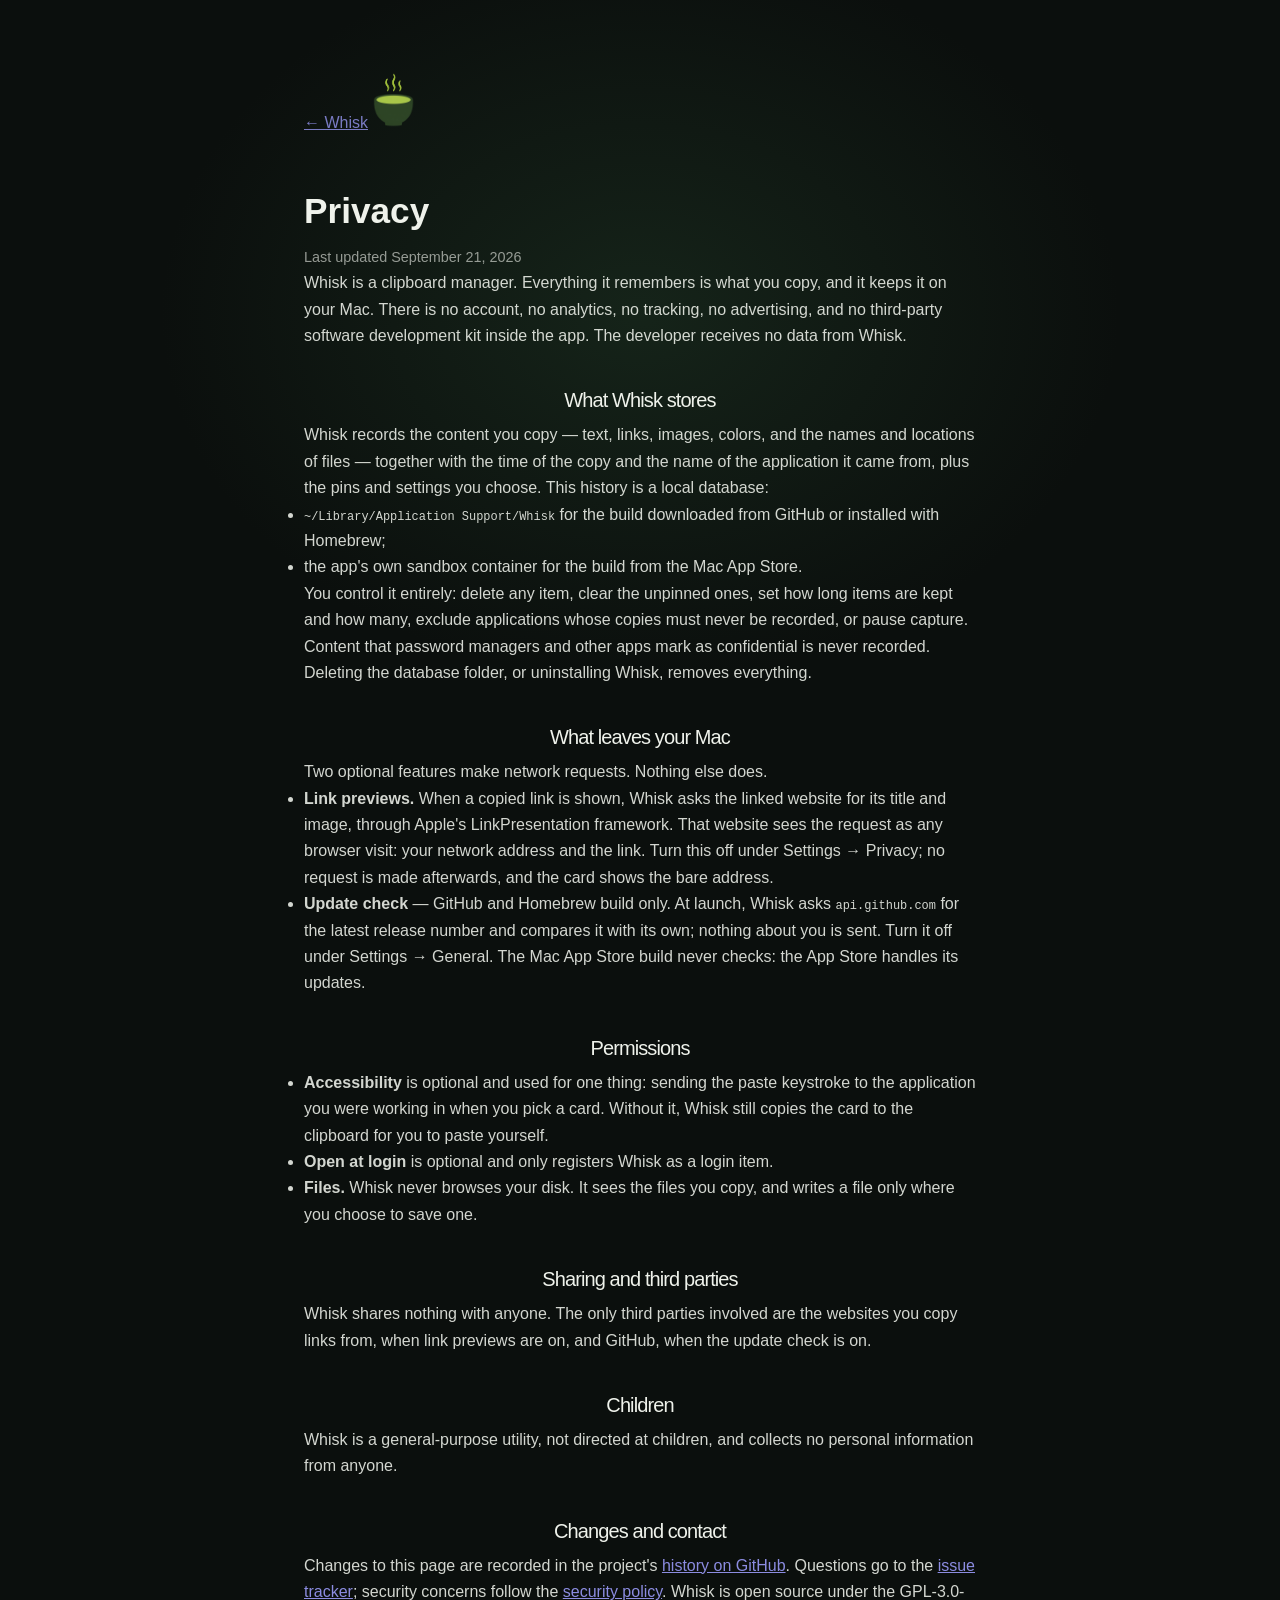
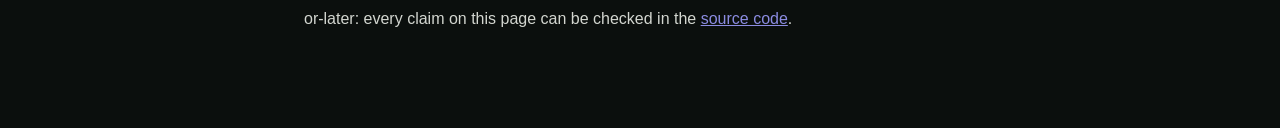
==== docs/privacy.html @ 4ac00645 "📝 The site states what Whisk stores and what leaves the Mac A privacy page, linked from the footer: " ====
<!doctype html>
<html lang="en">
<head>
  <meta charset="utf-8">
  <meta name="viewport" content="width=device-width, initial-scale=1">
  <title>Privacy — Whisk</title>
  <meta name="description" content="What Whisk stores, what leaves your Mac, and what never does.">
  <link rel="icon" type="image/png" href="media/favicon.png">
  <link rel="apple-touch-icon" href="media/apple-touch-icon.png">
  <meta name="theme-color" content="#0b0f0d">
  <link rel="stylesheet" href="styles.css">
  <style>
    .legal { max-width: 720px; margin: 0 auto; padding: 72px 24px 96px; line-height: 1.65; }
    .legal h1 { font-size: 2.2rem; margin: 18px 0 6px; }
    .legal h2 { font-size: 1.25rem; margin: 40px 0 10px; }
    .legal p, .legal li { opacity: .88; }
    .legal .updated { opacity: .6; font-size: .9rem; }
    .legal .back { display: inline-block; margin-bottom: 28px; opacity: .75; }
    .legal code { font-size: .92em; }
  </style>
</head>
<body>
<a class="skip-link" href="#main">Skip to content</a>
<main id="main">
  <article class="legal">
    <a class="back" href="./">← Whisk</a>
    <img src="media/logo-cup.png" alt="" height="56">
    <h1>Privacy</h1>
    <p class="updated">Last updated September 21, 2026</p>

    <p>Whisk is a clipboard manager. Everything it remembers is what you copy, and it keeps it on
    your Mac. There is no account, no analytics, no tracking, no advertising, and no third-party
    software development kit inside the app. The developer receives no data from Whisk.</p>

    <h2>What Whisk stores</h2>
    <p>Whisk records the content you copy — text, links, images, colors, and the names and
    locations of files — together with the time of the copy and the name of the application it
    came from, plus the pins and settings you choose. This history is a local database:</p>
    <ul>
      <li><code>~/Library/Application Support/Whisk</code> for the build downloaded from GitHub or
      installed with Homebrew;</li>
      <li>the app's own sandbox container for the build from the Mac App Store.</li>
    </ul>
    <p>You control it entirely: delete any item, clear the unpinned ones, set how long items are
    kept and how many, exclude applications whose copies must never be recorded, or pause
    capture. Content that password managers and other apps mark as confidential is never
    recorded. Deleting the database folder, or uninstalling Whisk, removes everything.</p>

    <h2>What leaves your Mac</h2>
    <p>Two optional features make network requests. Nothing else does.</p>
    <ul>
      <li><strong>Link previews.</strong> When a copied link is shown, Whisk asks the linked website
      for its title and image, through Apple's LinkPresentation framework. That website sees the
      request as any browser visit: your network address and the link. Turn this off under
      Settings → Privacy; no request is made afterwards, and the card shows the bare address.</li>
      <li><strong>Update check</strong> — GitHub and Homebrew build only. At launch, Whisk asks
      <code>api.github.com</code> for the latest release number and compares it with its own;
      nothing about you is sent. Turn it off under Settings → General. The Mac App Store build
      never checks: the App Store handles its updates.</li>
    </ul>

    <h2>Permissions</h2>
    <ul>
      <li><strong>Accessibility</strong> is optional and used for one thing: sending the paste
      keystroke to the application you were working in when you pick a card. Without it, Whisk
      still copies the card to the clipboard for you to paste yourself.</li>
      <li><strong>Open at login</strong> is optional and only registers Whisk as a login item.</li>
      <li><strong>Files.</strong> Whisk never browses your disk. It sees the files you copy, and
      writes a file only where you choose to save one.</li>
    </ul>

    <h2>Sharing and third parties</h2>
    <p>Whisk shares nothing with anyone. The only third parties involved are the websites you copy
    links from, when link previews are on, and GitHub, when the update check is on.</p>

    <h2>Children</h2>
    <p>Whisk is a general-purpose utility, not directed at children, and collects no personal
    information from anyone.</p>

    <h2>Changes and contact</h2>
    <p>Changes to this page are recorded in the project's
    <a href="https://github.com/nathan-poncet/whisk/commits/main/docs/privacy.html">history on GitHub</a>.
    Questions go to the
    <a href="https://github.com/nathan-poncet/whisk/issues">issue tracker</a>; security concerns
    follow the <a href="https://github.com/nathan-poncet/whisk/blob/main/SECURITY.md">security
    policy</a>. Whisk is open source under the GPL-3.0-or-later: every claim on this page can be
    checked in the <a href="https://github.com/nathan-poncet/whisk">source code</a>.</p>
  </article>
</main>
</body>
</html>
---- docs/styles.css ----
:root {
      --bg: #0b0f0d;
      --panel: rgba(255, 255, 255, 0.055);
      --border: rgba(255, 255, 255, 0.10);
      --text: #e8ede9;
      --muted: #9aa69e;
      --accent: #7fd8a4;
      --accent-deep: #3f9d68;
      --radius: 18px;
    }
    * { margin: 0; padding: 0; box-sizing: border-box; }
    html { scroll-behavior: smooth; }
    body {
      background: var(--bg);
      color: var(--text);
      font-family: -apple-system, BlinkMacSystemFont, "SF Pro Text", "Segoe UI", Roboto, sans-serif;
      line-height: 1.6;
      overflow-x: hidden;
    }
    body::before {
      content: "";
      position: fixed;
      inset: -20% -10% auto;
      height: 70vh;
      background:
        radial-gradient(600px 400px at 20% 10%, rgba(127, 216, 164, 0.16), transparent 70%),
        radial-gradient(700px 500px at 80% 0%, rgba(63, 157, 104, 0.14), transparent 70%);
      pointer-events: none;
      z-index: 0;
    }
    main { position: relative; z-index: 1; max-width: 1060px; margin: 0 auto; padding: 0 24px; }

    .hero { text-align: center; padding: 88px 0 40px; }
    .hero .mark { line-height: 1; }
    .hero .mark img { height: 84px; width: auto; }
    .hero h1 {
      font-size: clamp(44px, 7vw, 72px);
      font-weight: 800;
      letter-spacing: -0.03em;
      background: linear-gradient(120deg, #f2f7f3 30%, var(--accent) 100%);
      -webkit-background-clip: text;
      background-clip: text;
      color: transparent;
      margin-top: 12px;
    }
    .hero p.tagline { font-size: clamp(18px, 2.6vw, 23px); color: var(--muted); margin-top: 10px; }
    .hero .sub { max-width: 620px; margin: 14px auto 0; color: var(--muted); font-size: 16px; }

    .cta { display: flex; gap: 12px; justify-content: center; flex-wrap: wrap; margin-top: 32px; }
    .btn {
      display: inline-flex; align-items: center; gap: 8px;
      padding: 13px 22px; border-radius: 999px;
      font-size: 15px; font-weight: 600; text-decoration: none;
      border: 1px solid var(--border);
      transition: transform 0.15s ease, background 0.15s ease;
    }
    .btn:hover { transform: translateY(-1px); }
    .btn.primary { background: linear-gradient(120deg, var(--accent), var(--accent-deep)); color: #06130b; border-color: transparent; }
    .btn.ghost { background: var(--panel); color: var(--text); backdrop-filter: blur(12px); }
    .btn.ghost:hover { background: rgba(255, 255, 255, 0.09); }
    .btn .starcount {
      background: rgba(255, 255, 255, 0.12); border-radius: 999px;
      padding: 2px 9px; font-size: 12.5px; font-variant-numeric: tabular-nums;
    }

    .brew {
      display: inline-flex; align-items: center; gap: 12px;
      margin-top: 18px; padding: 11px 16px;
      background: var(--panel); border: 1px solid var(--border); border-radius: 12px;
      font-family: "SF Mono", ui-monospace, Menlo, monospace; font-size: 14px;
      backdrop-filter: blur(12px);
    }
    .brew .dollar { color: var(--accent); user-select: none; }
    .brew button {
      background: none; border: 1px solid var(--border); border-radius: 8px;
      color: var(--muted); font-size: 12px; padding: 4px 10px; cursor: pointer;
    }
    .brew button:hover { color: var(--text); }
    .requires { margin-top: 14px; color: var(--muted); font-size: 13px; }

    .demo { margin: 56px auto 0; }
    .demo video {
      width: 100%; display: block; border-radius: var(--radius);
      border: 1px solid var(--border);
      box-shadow: 0 30px 80px rgba(0, 0, 0, 0.55), 0 0 0 1px rgba(127, 216, 164, 0.07);
    }

    section { padding: 72px 0 0; }
    h2 { font-size: 28px; font-weight: 700; letter-spacing: -0.02em; text-align: center; }
    .grid {
      display: grid; gap: 16px; margin-top: 32px;
      grid-template-columns: repeat(auto-fit, minmax(280px, 1fr));
    }
    .card {
      background: var(--panel); border: 1px solid var(--border); border-radius: var(--radius);
      padding: 22px; backdrop-filter: blur(12px);
    }
    .card .icon { font-size: 24px; }
    .card h3 { font-size: 16px; font-weight: 650; margin: 10px 0 6px; }
    .card p { color: var(--muted); font-size: 14px; }
    .card code {
      font-family: "SF Mono", ui-monospace, Menlo, monospace; font-size: 12.5px;
      background: rgba(255, 255, 255, 0.08); border-radius: 5px; padding: 1px 5px;
    }
    kbd {
      font-family: -apple-system, BlinkMacSystemFont, sans-serif; font-size: 12.5px;
      background: rgba(255, 255, 255, 0.10); border: 1px solid var(--border);
      border-bottom-width: 2px; border-radius: 6px; padding: 1px 6px;
    }

    .install { text-align: center; }
    .install .options { display: flex; gap: 16px; justify-content: center; flex-wrap: wrap; margin-top: 28px; }
    .install .option { flex: 1 1 320px; max-width: 460px; text-align: left; }
    .install .option h3 { display: flex; align-items: center; gap: 8px; }
    .install .note { color: var(--muted); font-size: 13px; margin-top: 10px; }
    .install .note code {
      font-family: "SF Mono", ui-monospace, Menlo, monospace; font-size: 12px;
      background: rgba(255, 255, 255, 0.08); border-radius: 5px; padding: 1px 5px;
    }

    .open { text-align: center; margin-top: 72px; padding: 40px 24px; }
    .open p { max-width: 640px; margin: 12px auto 0; color: var(--muted); }

    footer {
      margin-top: 72px; padding: 32px 24px 40px;
      border-top: 1px solid var(--border);
      text-align: center; color: var(--muted); font-size: 13.5px;
    }
    footer a { color: var(--accent); text-decoration: none; }
    footer a:hover { text-decoration: underline; }

    /* Interactive demo */
    .tryit { text-align: center; }
    .tryit .screen {
      margin-top: 32px; border-radius: var(--radius); overflow: hidden;
      border: 1px solid var(--border);
      background:
        radial-gradient(700px 420px at 18% 8%, rgba(127, 216, 164, 0.28), transparent 65%),
        radial-gradient(800px 520px at 85% 20%, rgba(63, 157, 104, 0.22), transparent 70%),
        linear-gradient(160deg, #17251d 0%, #0a1310 60%, #060a08 100%);
      padding: 26px 0 18px;
      box-shadow: 0 30px 80px rgba(0, 0, 0, 0.5);
    }
    .tryit .note {
      /* Grows gently with the scroll progress, like the screen around it. */
      width: calc(min(430px, 86%) + 110px * var(--p, 0));
      /* Phones: the growth must never push the note against the edges. */
      max-width: calc(100% - 32px);
      flex-shrink: 0;
      margin: 24px auto 22px; text-align: left;
      border-radius: 10px; overflow: hidden;
      background: #f5f2ea; color: #333;
      font-size: calc(13px + 1.5px * var(--p, 0));
      box-shadow: 0 14px 34px rgba(0, 0, 0, 0.45);
    }
    .tryit .note .bar {
      background: #e4e0d5; padding: 5px 9px; font-size: 11px; color: #8a8578;
      display: flex; align-items: center; gap: 5px;
    }
    .tryit .note .bar span.dot { width: 9px; height: 9px; border-radius: 50%; }
    .tryit .note .body {
      padding: 10px 12px; line-height: 1.5;
      /* Mostly vertical growth: the note deepens as the demo fills the page. */
      min-height: calc(52px + 90px * var(--p, 0));
    }
    .tryit .note .body .cursor {
      display: inline-block; width: 1px; height: 14px; background: #333;
      vertical-align: -2px; animation: blink 1s step-end infinite;
    }
    @keyframes blink { 50% { opacity: 0; } }

    .tryit .chipswrap { overflow-x: auto; scrollbar-width: none; margin-bottom: 10px; }
    .tryit .chipswrap::-webkit-scrollbar { display: none; }
    .tryit .chips {
      display: flex; gap: 7px; width: max-content; margin: 0 auto;
      padding: 2px 16px;
    }
    .tryit .chip { flex-shrink: 0; }
    .tryit .chip {
      display: inline-flex; align-items: center; gap: 5px;
      font-size: 11.5px; padding: 4px 10px; border-radius: 999px;
      background: rgba(255, 255, 255, 0.07); border: 1px solid rgba(255, 255, 255, 0.12);
      color: var(--text); cursor: pointer; backdrop-filter: blur(10px);
      transition: transform 0.12s ease;
    }
    .tryit .chip .dot { width: 8px; height: 8px; border-radius: 50%; }
    .tryit .chip.active {
      color: var(--accent); border-color: var(--accent); transform: scale(1.06);
      background: rgba(127, 216, 164, 0.16); font-weight: 600;
    }
    .tryit .search {
      display: flex; align-items: center; gap: 8px;
      width: min(680px, 90%); margin: 0 auto 14px; padding: 9px 16px;
      border-radius: 999px; background: rgba(255, 255, 255, 0.08);
      border: 1px solid rgba(255, 255, 255, 0.14); backdrop-filter: blur(12px);
    }
    .tryit .search input {
      flex: 1; background: none; border: none; outline: none;
      color: var(--text); font-size: 14px; font-family: inherit;
    }
    .tryit .search .count { font-size: 11px; color: var(--muted); }
    .tryit .railwrap { overflow-x: auto; padding: 6px 16px 10px; scrollbar-width: none; }
    .tryit .railwrap::-webkit-scrollbar { display: none; }
    .tryit .rail { display: flex; gap: 10px; width: max-content; margin: 0 auto; }
    .tryit .tcard {
      width: 148px; min-height: 150px; border-radius: 14px; text-align: left;
      background: rgba(255, 255, 255, 0.07); border: 1px solid rgba(255, 255, 255, 0.10);
      backdrop-filter: blur(12px); padding: 9px 10px; cursor: pointer;
      display: flex; flex-direction: column; gap: 6px; flex-shrink: 0;
      transition: transform 0.14s ease, border-color 0.14s ease, box-shadow 0.14s ease;
    }
    .tryit .tcard.selected {
      transform: scale(1.04); border: 2px solid var(--accent);
      box-shadow: 0 0 18px rgba(127, 216, 164, 0.35);
    }
    .tryit .tcard .head { display: flex; align-items: center; gap: 5px; font-size: 10.5px; font-weight: 600; }
    .tryit .tcard .head .dot { width: 9px; height: 9px; border-radius: 3px; }
    .tryit .tcard .body { flex: 1; font-size: 11px; color: var(--text); overflow: hidden; line-height: 1.45; }
    .tryit .tcard .body.mono { font-family: "SF Mono", ui-monospace, Menlo, monospace; font-size: 10px; }
    .tryit .tcard .swatch { border-radius: 8px; height: 56px; margin-bottom: 6px; }
    .tryit .tcard .foot { display: flex; justify-content: space-between; font-size: 9.5px; color: var(--muted); }
    .tryit .hint { margin-top: 12px; color: var(--muted); font-size: 13px; }
    .tryit .hint kbd { font-size: 11px; }

    .tryit-zoom, .tryit-stick { position: relative; }
    .tryit-stick .screen { display: flex; flex-direction: column; }
    .tryit .note .bar button {
      margin-left: auto; border: none; background: none; cursor: pointer;
      color: #8a8578; font-size: 10px;
    }
    .tryit .note .bar button:hover { color: #555; }
    .tryit .panelblock { margin-top: auto; padding-top: 14px; padding-bottom: 16px; }
    .tryit .chip img, .tryit .chip svg { display: block; }

/* Whisk — a quieter, more considered home for the same little utility. */
:root { --bg: #0b0f0d; --panel: #121914; --border: #26342b; --text: #eff2eb; --muted: #a0aca3; --accent: #a4d8af; --accent-deep: #77b989; --radius: 22px; color-scheme: dark; }
body { -webkit-font-smoothing: antialiased; }
body::before { position: absolute; inset: 0; height: 1120px; background: radial-gradient(ellipse 640px 490px at 50% 28%, #25432c65, transparent 75%); }
a, button, input { -webkit-tap-highlight-color: transparent; }
button { font-family: inherit; }
:focus-visible { outline: 2px solid var(--accent); outline-offset: 5px; }
section { scroll-margin-top: 24px; }
main { max-width: 1180px; padding: 0 40px; }
.skip-link { position: fixed; top: -100px; left: 20px; z-index: 100; padding: 12px 20px; color: var(--bg); background: var(--accent); border-radius: 10px; }
.skip-link:focus { top: 12px; }
.nav-download:hover { background: #a4d8af12; }
.hero { padding: 58px 0 0; }
.eyebrow, .section-label { font-size: 10px; letter-spacing: 2.3px; font-weight: 600; color: var(--accent); }
.eyebrow { display: inline-flex; align-items: center; gap: 9px; border: 1px solid #a4d8af26; padding: 7px 12px; border-radius: 30px; background: #a4d8af05; }
.status-dot { height: 5px; width: 5px; border-radius: 50%; background: var(--accent); box-shadow: 0 0 9px #a4d8af55; }
.hero .mark { margin: 25px auto 14px; }
.hero .mark img { height: 64px; }
.hero h1 { font-size: clamp(54px, 6.7vw, 88px); line-height: 1.02; letter-spacing: -.057em; font-weight: 550; background: none; color: var(--text); margin: 0; }
.hero h1 em { display: inline-block; color: var(--accent); font-family: Georgia, 'Times New Roman', serif; font-weight: 400; letter-spacing: -.055em; line-height: 1.12; }
.hero .sub { max-width: 620px; font-size: 16px; line-height: 1.8; margin-top: 22px; color: var(--muted); }
.cta { margin-top: 27px; gap: 12px; }
.btn { border-radius: 11px; min-height: 48px; padding: 12px 21px; font-size: 13px; gap: 11px; font-weight: 600; }
.btn.primary { background: var(--accent); color: #14251a; box-shadow: inset 0 1px #ffffff40, 0 4px 18px #0002; }
.btn.primary:hover { background: #b6e5be; }
.btn.primary > span { font-size: 19px; line-height: 1; }
.btn.ghost { background: #ffffff03; border-color: #354239; }
.btn.ghost > span:first-child { font-size: 19px; }
.btn .starcount { font-size: 11px; background: #a4d8af10; color: var(--accent); border-radius: 5px; padding: 1px 6px; }
.brew { margin-top: 17px; background: transparent; border: 0; padding: 7px 0; border-radius: 0; font-size: 11px; gap: 9px; color: #8e9c92; }
.brew button { border: 0; border-left: 1px solid #344238; border-radius: 0; font-size: 10px; padding: 0 0 0 10px; color: var(--muted); }
.requires { font-size: 10px; letter-spacing: .15px; margin-top: 6px; color: #8c9b90; }
.requires span { padding: 0 8px; }
.demo { margin-top: 45px; border: 1px solid #435248; border-radius: 17px; padding: 7px; background: linear-gradient(145deg, #26382b, #111813 55%); box-shadow: 0 35px 100px #0006, 0 0 80px #79ad8710; text-align: left; }
.demo-topbar { padding: 6px 10px 13px; display: flex; align-items: center; justify-content: space-between; gap: 12px; font-size: 10px; color: #afbab1; }
.window-dots { display: flex; gap: 5px; }
.window-dots i { width: 7px; height: 7px; border-radius: 50%; background: #e78377; }
.window-dots i:nth-child(2) { background: #d8bb70; }
.window-dots i:nth-child(3) { background: #87b98a; }
.demo-duration { font-family: ui-monospace, monospace; font-size: 8px; letter-spacing: 1px; color: #84978a; }
.demo video { border-radius: 10px; border-color: #354338; box-shadow: none; aspect-ratio: 16/9; }
.demo-caption { display: flex; justify-content: space-between; align-items: center; padding: 15px 14px 10px; color: #9dad9f; font-size: 11px; }
.demo-caption a { color: var(--accent); text-decoration: none; }
.demo-caption a span { padding-left: 7px; }
.trust-strip { display: flex; justify-content: center; align-items: center; gap: 54px; padding: 31px 0; border-bottom: 1px solid var(--border); color: var(--muted); font-size: 11px; }
.trust-strip > span { display: inline-flex; align-items: center; gap: 9px; }
.trust-strip > span > span { color: var(--accent); font-size: 16px; }
section { padding-top: 108px; }
h2 { font-size: clamp(30px, 4vw, 47px); font-weight: 500; line-height: 1.15; letter-spacing: -.045em; text-wrap: balance; }
.section-label { text-align: center; margin: 0 0 18px; }
.section-sub, .features .sub, .tryit .sub { font-size: 14px; line-height: 1.8; color: var(--muted); }
.section-sub { margin-top: 16px; }
.tryit .sub { margin-top: 20px !important; }
.tryit .screen { position: relative; margin-top: 35px; padding: 28px 0 10px; border-radius: 22px; background: radial-gradient(ellipse at 75% 0%, #63826560, transparent 60%), radial-gradient(ellipse at 10% 100%, #64825850, transparent 60%), #14241a; border: 1px solid #415347; box-shadow: 0 18px 50px #0003; }
.tryit .note { width: min(480px, 86%); font-size: 14px; margin: 4px auto 28px; border: 1px solid #f5f2ea; box-shadow: 0 12px 30px #0004; }
.tryit .note .bar { padding: 9px 12px; background: #e9e6dd; font-size: 10px; }
.tryit .note .bar button { padding: 4px 8px; color: #655f50; }
.tryit .note .body { padding: 20px; min-height: 85px; overflow-wrap: anywhere; }
#note-text:empty::before { content: 'Your next great idea goes here…'; color: #8a877f; }
.tryit .panelblock { background: #0a120dc7; border-top: 1px solid #c4dfcb26; padding: 20px 0 10px; margin: 0 8px; border-radius: 16px; }
.tryit .search { background: #ffffff08; border-color: #ffffff17; border-radius: 10px; max-width: 570px; }
.tryit .search input { min-width: 0; font-size: 12px; }
.tryit .search:focus-within { border-color: var(--accent); }
.search-icon { font-size: 23px; line-height: 1; color: var(--muted); }
.tryit .count { white-space: nowrap; }
.tryit .chip { font-size: 10px; padding: 5px 9px; min-height: 28px; }
.tryit .chip.active { transform: none; background: #a4d8af1a; border-color: #a4d8af88; }
.tryit .tcard { width: 166px; min-height: 156px; background: linear-gradient(145deg,#c2dfcd12,#ffffff05); padding: 13px; border-radius: 12px; }
.tryit .tcard.selected { border: 1px solid var(--accent); transform: none; box-shadow: 0 0 0 2px #a4d8af1f; }
.tryit .tcard:hover { background: #a4d8af19; transform: translateY(-2px); }
.tryit .tcard .head { padding-bottom: 8px; border-bottom: 1px solid #ffffff0e; margin-bottom: 3px; }
.tryit .hint { font-size: 11px; margin-top: 10px; }
.card { padding: 26px; border-radius: 17px; background: linear-gradient(145deg,#17211a,#101713); box-shadow: inset 0 1px #ffffff03; }
.card .icon { display: flex; align-items: center; justify-content: center; width: 34px; height: 34px; border-radius: 9px; border: 1px solid #3a4c3e; background: #a4d8af09; font-size: 17px; color: var(--accent); }
.card h3 { font-size: 16px; font-weight: 550; margin: 16px 0 9px; letter-spacing: -.3px; }
.card p { font-size: 12px; line-height: 1.8; }
.install .options { margin-top: 35px; gap: 18px; }
.install .option { max-width: none; padding: 29px; min-width: 0; }
.option-label { display: flex; align-items: center; gap: 13px; color: var(--accent); font-family: ui-monospace, monospace; font-size: 11px; }
.option-label span { font-size: 9px; letter-spacing: 1.5px; color: #8e9f92; }
.install .option h3 { font-size: 24px; margin: 20px 0; letter-spacing: -.8px; }
.install .option code { overflow-wrap: anywhere; }
.install .note { font-size: 12px; margin-top: 18px; line-height: 1.8; }
.install .option > p > code { display: block; padding: 14px; font-size: 11px; border: 1px solid #344438; background: #080d09; border-radius: 9px; color: var(--accent); }
.open { margin-top: 100px; padding: 55px 35px; border: 1px solid #344839; border-radius: 22px; background: radial-gradient(ellipse at 50% 100%,#385b362b,transparent 75%),#111a14; }
.open-mark { width: auto; height: 60px; margin-bottom: 15px; }
.open .section-label { margin: 0 auto 17px; font-size: 9px; color: var(--accent); }
.open h2 { font-size: clamp(28px, 4vw, 40px); }
.open p:not(.section-label) { font-size: 14px; line-height: 1.85; max-width: 550px; margin-top: 18px; }
footer { margin-top: 48px; padding: 28px 0 35px; font-size: 10px; color: #7e8e82; }
footer .support-link { color: var(--muted); font-size: 12px; }
.support-link span { color: var(--accent); margin-left: 8px; }
@media (max-width: 960px) {
  main { padding: 0 28px; }
  .trust-strip { gap: 25px; font-size: 10px; }
}
@media (max-width: 600px) {
  main { padding: 0 20px; }
  .hero { padding-top: 35px; }
  .eyebrow { font-size: 8px; letter-spacing: 1.1px; }
  .hero .mark { margin-top: 24px; }
  .hero .mark img { height: 56px; }
  .hero h1 { font-size: clamp(46px,11vw,65px); }
  .hero .sub { font-size: 14px; line-height: 1.75; margin-top: 19px; }
  .desktop-break { display: none; }
  .btn { padding: 10px 15px; font-size: 12px; min-height: 46px; gap: 8px; }
  .cta { gap: 9px; }
  .brew { max-width: 100%; flex-wrap: wrap; justify-content: center; font-size: 9px; gap: 6px; }
  #brew-cmd { overflow-wrap: anywhere; }
  .requires { font-size: 9px; }
  .demo { margin-top: 32px; border-radius: 12px; padding: 5px; }
  .demo-topbar { font-size: 8px; padding: 5px 5px 9px; }
  .demo-duration { display: none; }
  .demo-caption { padding: 10px 6px 6px; font-size: 9px; gap: 15px; }
  .demo-caption > span { max-width: 65%; }
  .demo-caption a { white-space: nowrap; }
  .trust-strip { flex-wrap: wrap; column-gap: 21px; row-gap: 12px; padding: 23px 0; }
  .trust-strip > span { font-size: 9px; }
  section { padding-top: 75px; scroll-margin-top: 20px; }
  .section-label { font-size: 9px; letter-spacing: 1.7px; }
  h2 { font-size: 33px; }
  .tryit .sub, .section-sub { font-size: 12px; }
  .tryit .screen { padding-top: 20px; border-radius: 15px; }
  .tryit .note { margin-bottom: 22px; }
  .tryit .note .body { min-height: 85px; padding: 15px; font-size: 12px; }
  .tryit .panelblock { margin: 0 5px; }
  .tryit .hint { font-size: 9px; padding: 0 14px; }
  .tryit .tcard { width: 145px; min-height: 145px; }
  .card { padding: 23px; }
  .card p { font-size: 13px; }
  .install .option { flex-basis: 100%; padding: 24px; }
  .open { margin-top: 70px; padding: 35px 22px; }
  .open p:not(.section-label) { font-size: 12px; }
  footer { line-height: 2; }
  .support-link span { display: block; margin: 4px 0 0; }
}
@media (prefers-reduced-motion: reduce) {
  html { scroll-behavior: auto; }
  *, *::before, *::after { animation: none !important; transition: none !important; }
}
/* Keep visited download links consistent in WebKit. */
a.btn.primary:link, a.btn.primary:visited { background: #a4d8af; color: #14251a; }
a.btn.primary:hover { background: #b6e5be; }
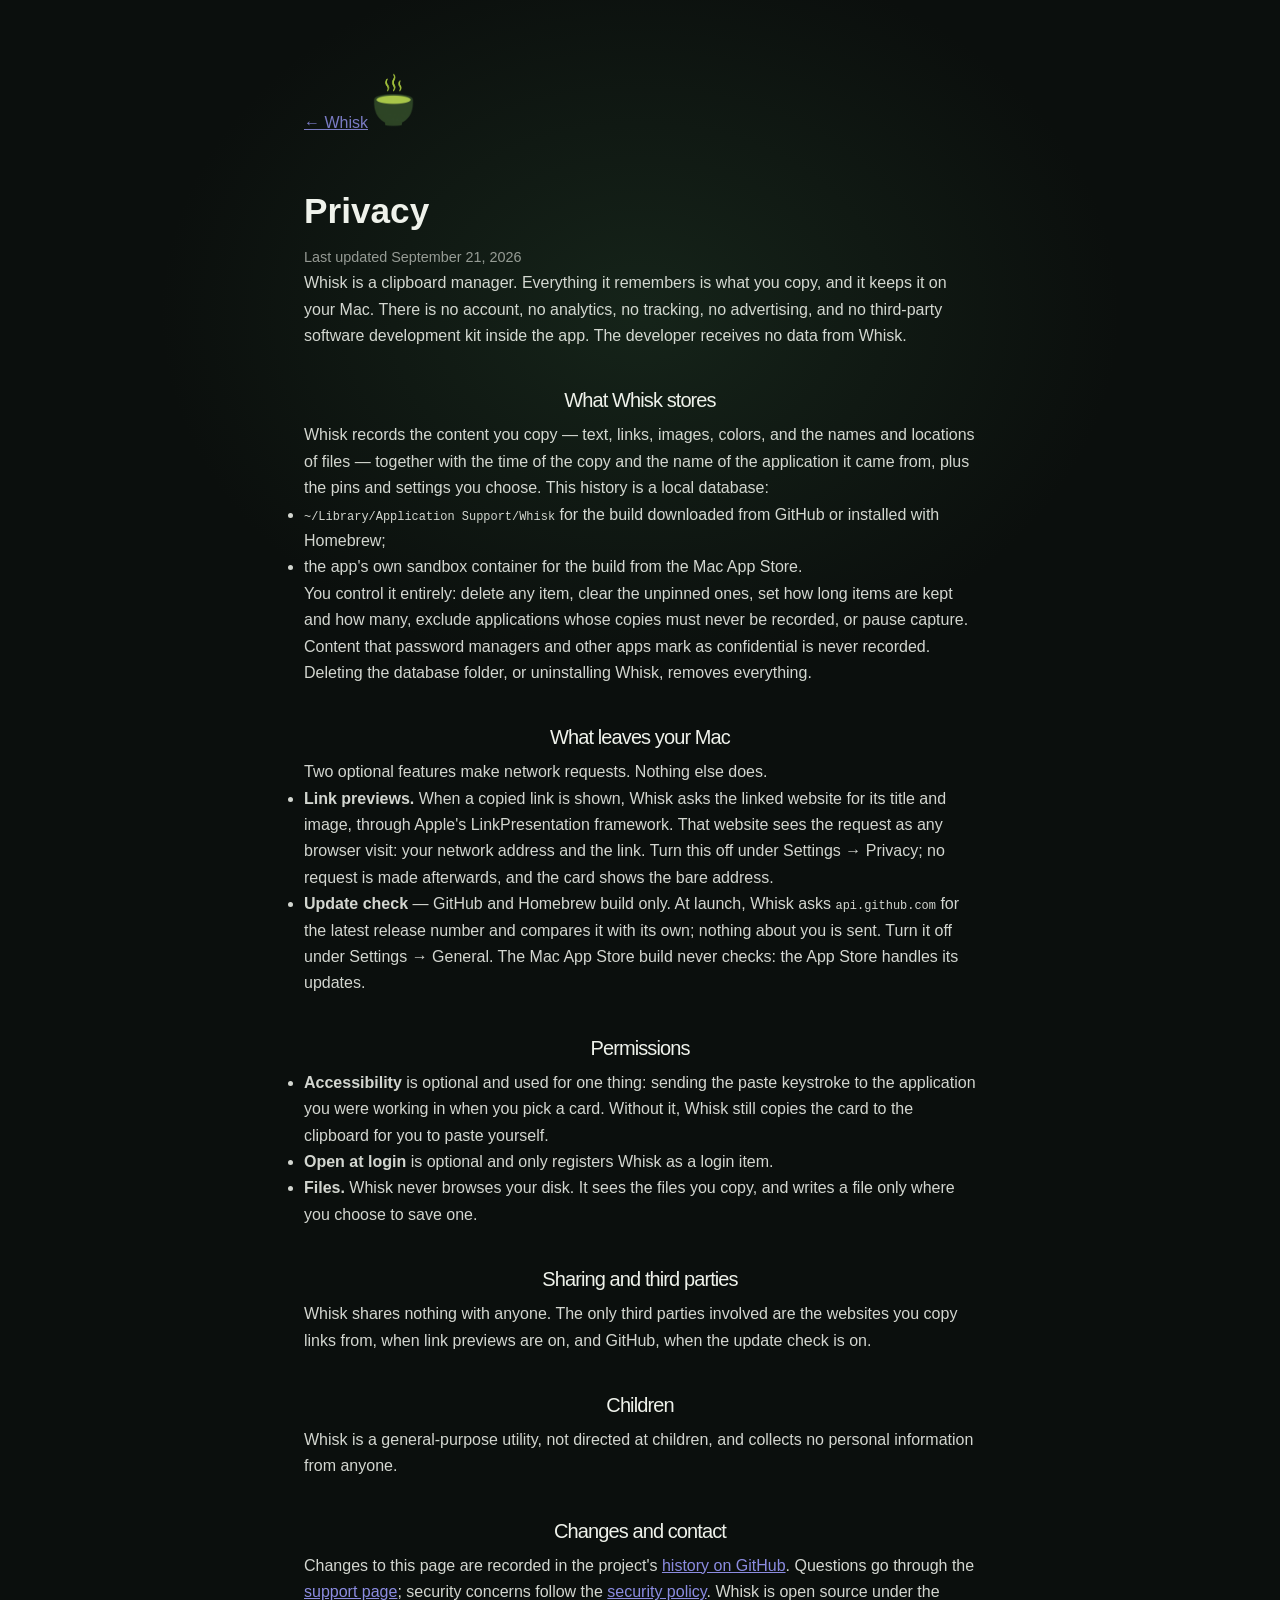
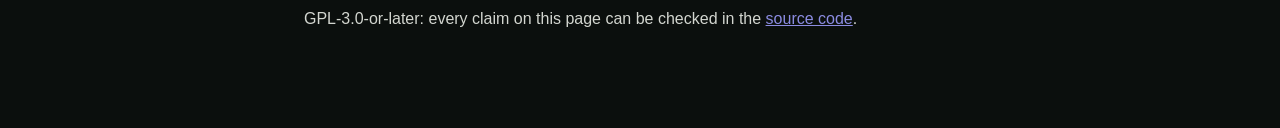
==== commit aa1d2d65: "📝 A support page tells users where to ask for help App Review rejected the listing under Guideline 1" ====
--- a/docs/privacy.html
+++ b/docs/privacy.html
@@ -80,8 +80,8 @@
     <h2>Changes and contact</h2>
     <p>Changes to this page are recorded in the project's
     <a href="https://github.com/nathan-poncet/whisk/commits/main/docs/privacy.html">history on GitHub</a>.
-    Questions go to the
-    <a href="https://github.com/nathan-poncet/whisk/issues">issue tracker</a>; security concerns
+    Questions go through the
+    <a href="support.html">support page</a>; security concerns
     follow the <a href="https://github.com/nathan-poncet/whisk/blob/main/SECURITY.md">security
     policy</a>. Whisk is open source under the GPL-3.0-or-later: every claim on this page can be
     checked in the <a href="https://github.com/nathan-poncet/whisk">source code</a>.</p>
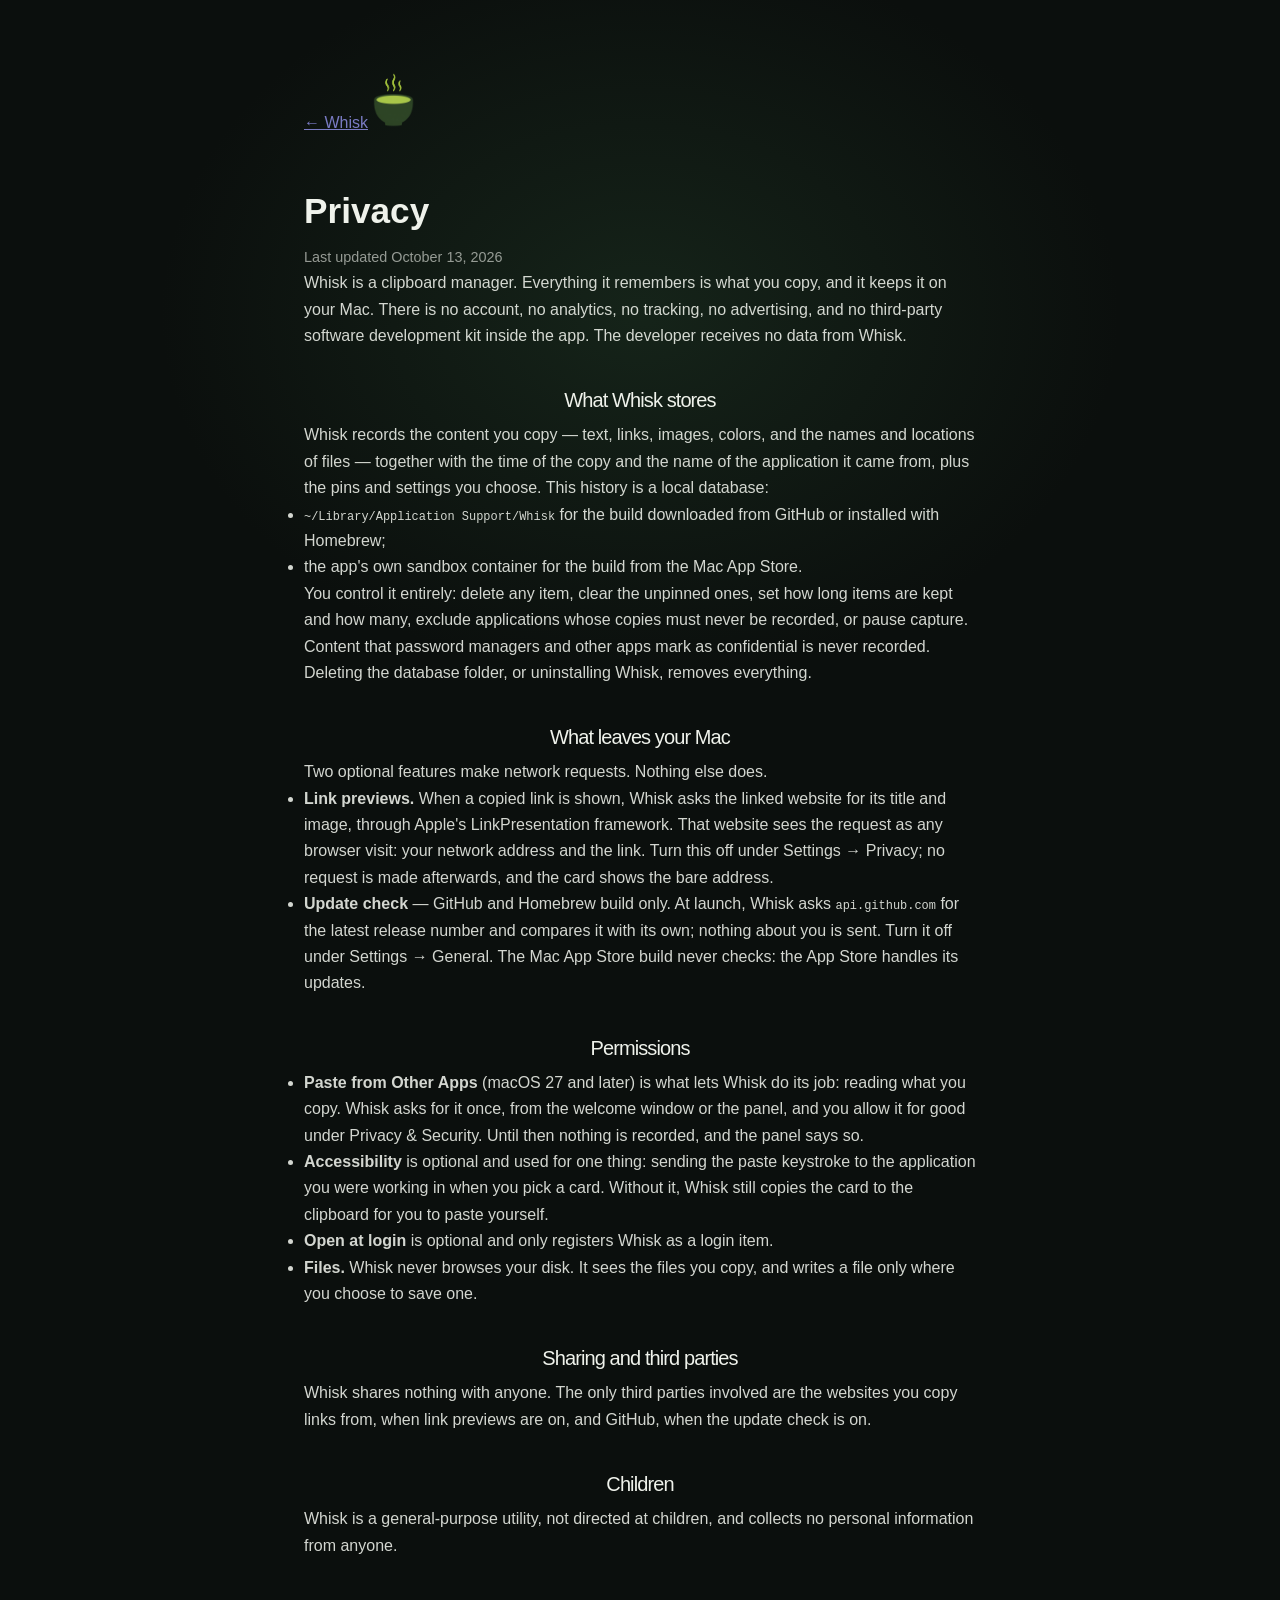
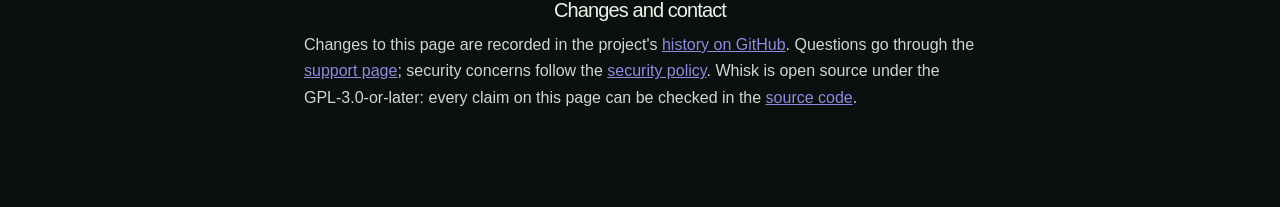
==== commit aa8933a8: "🐛 The pasteboard is never read while macOS would ask first macOS 27 asks the user before an app read" ====
--- a/docs/privacy.html
+++ b/docs/privacy.html
@@ -26,7 +26,7 @@
     <a class="back" href="./">← Whisk</a>
     <img src="media/logo-cup.png" alt="" height="56">
     <h1>Privacy</h1>
-    <p class="updated">Last updated September 21, 2026</p>
+    <p class="updated">Last updated October 13, 2026</p>
 
     <p>Whisk is a clipboard manager. Everything it remembers is what you copy, and it keeps it on
     your Mac. There is no account, no analytics, no tracking, no advertising, and no third-party
@@ -61,6 +61,10 @@
 
     <h2>Permissions</h2>
     <ul>
+      <li><strong>Paste from Other Apps</strong> (macOS 27 and later) is what lets Whisk do its
+      job: reading what you copy. Whisk asks for it once, from the welcome window or the panel,
+      and you allow it for good under Privacy &amp; Security. Until then nothing is recorded, and
+      the panel says so.</li>
       <li><strong>Accessibility</strong> is optional and used for one thing: sending the paste
       keystroke to the application you were working in when you pick a card. Without it, Whisk
       still copies the card to the clipboard for you to paste yourself.</li>
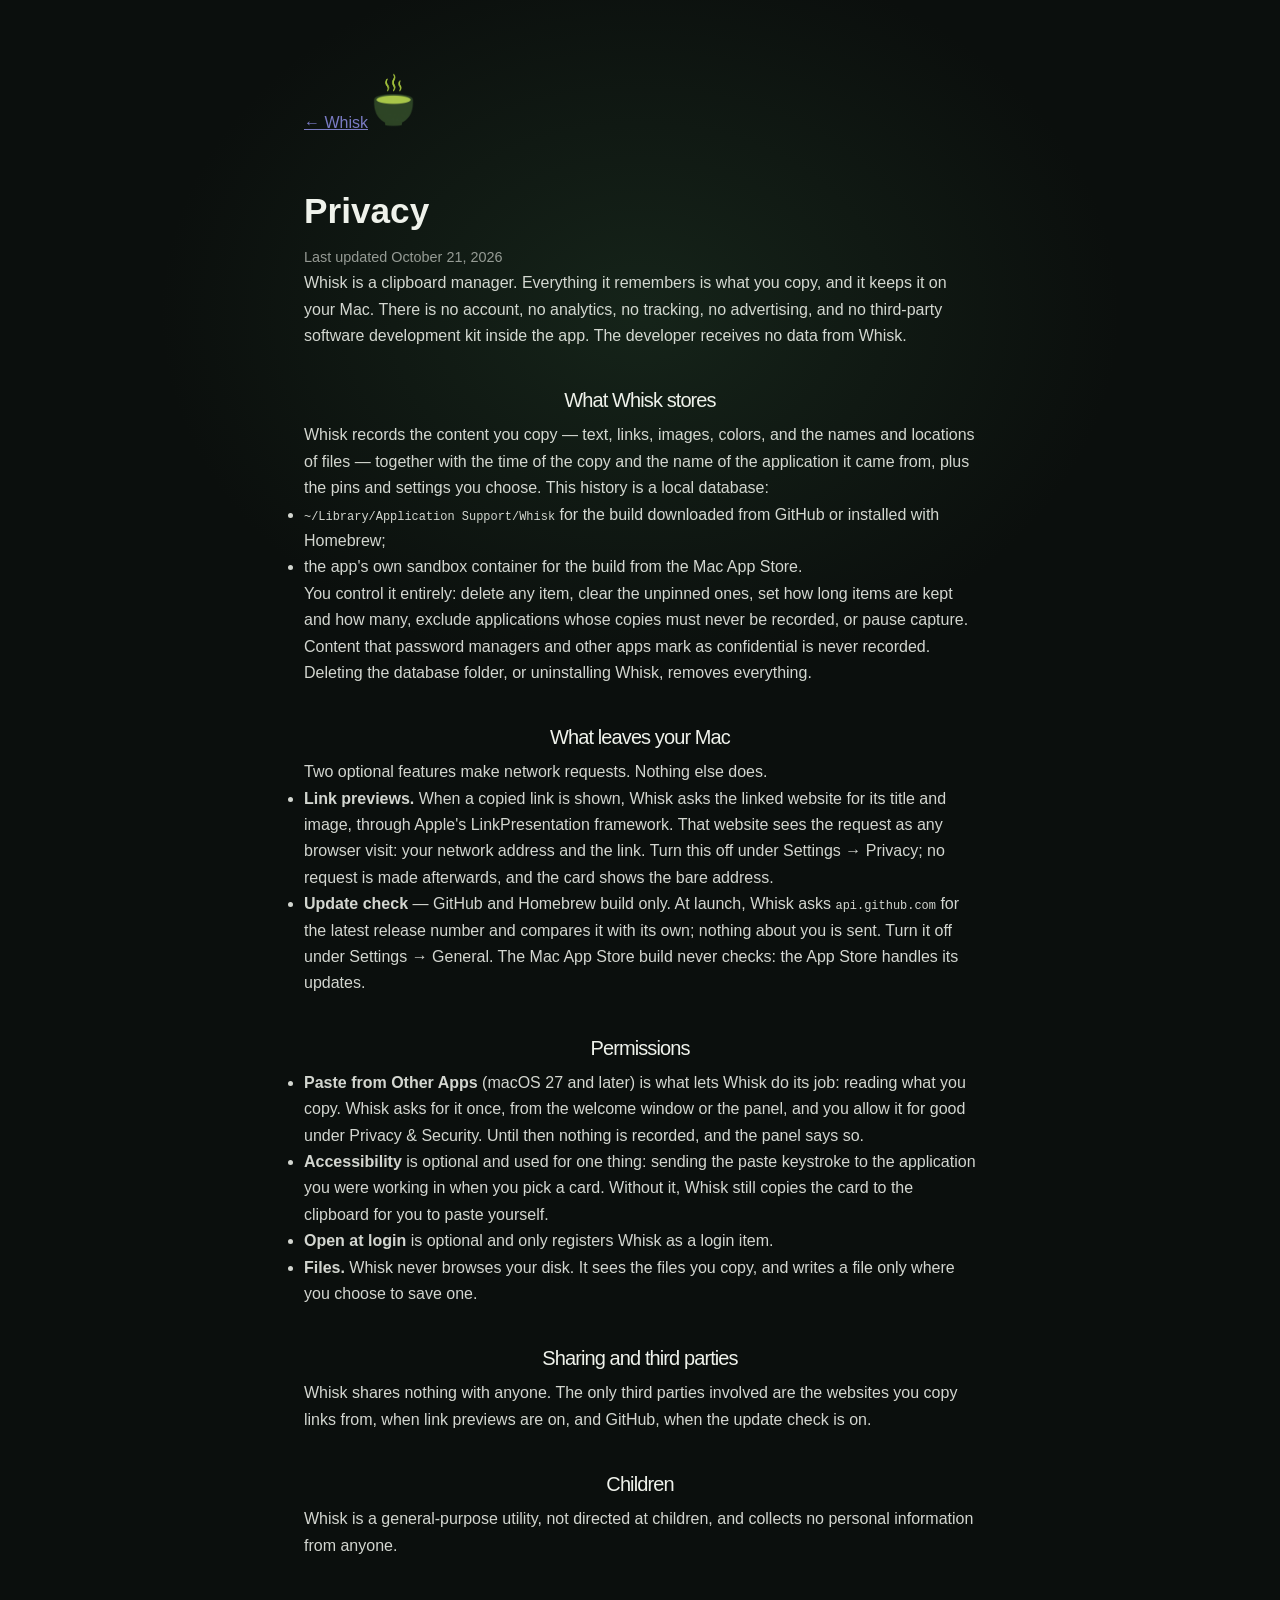
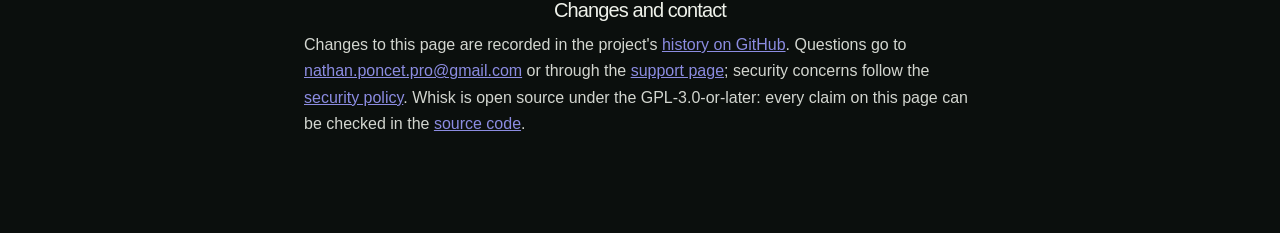
==== commit e3d08490: "📝 The support page names an email to write to Co-Authored-By: Claude Fable 5.1 <noreply@anthropic.co" ====
--- a/docs/privacy.html
+++ b/docs/privacy.html
@@ -26,7 +26,7 @@
     <a class="back" href="./">← Whisk</a>
     <img src="media/logo-cup.png" alt="" height="56">
     <h1>Privacy</h1>
-    <p class="updated">Last updated October 13, 2026</p>
+    <p class="updated">Last updated October 21, 2026</p>
 
     <p>Whisk is a clipboard manager. Everything it remembers is what you copy, and it keeps it on
     your Mac. There is no account, no analytics, no tracking, no advertising, and no third-party
@@ -84,8 +84,8 @@
     <h2>Changes and contact</h2>
     <p>Changes to this page are recorded in the project's
     <a href="https://github.com/nathan-poncet/whisk/commits/main/docs/privacy.html">history on GitHub</a>.
-    Questions go through the
-    <a href="support.html">support page</a>; security concerns
+    Questions go to <a href="mailto:nathan.poncet.pro@gmail.com?subject=Whisk%20privacy">nathan.poncet.pro@gmail.com</a>
+    or through the <a href="support.html">support page</a>; security concerns
     follow the <a href="https://github.com/nathan-poncet/whisk/blob/main/SECURITY.md">security
     policy</a>. Whisk is open source under the GPL-3.0-or-later: every claim on this page can be
     checked in the <a href="https://github.com/nathan-poncet/whisk">source code</a>.</p>
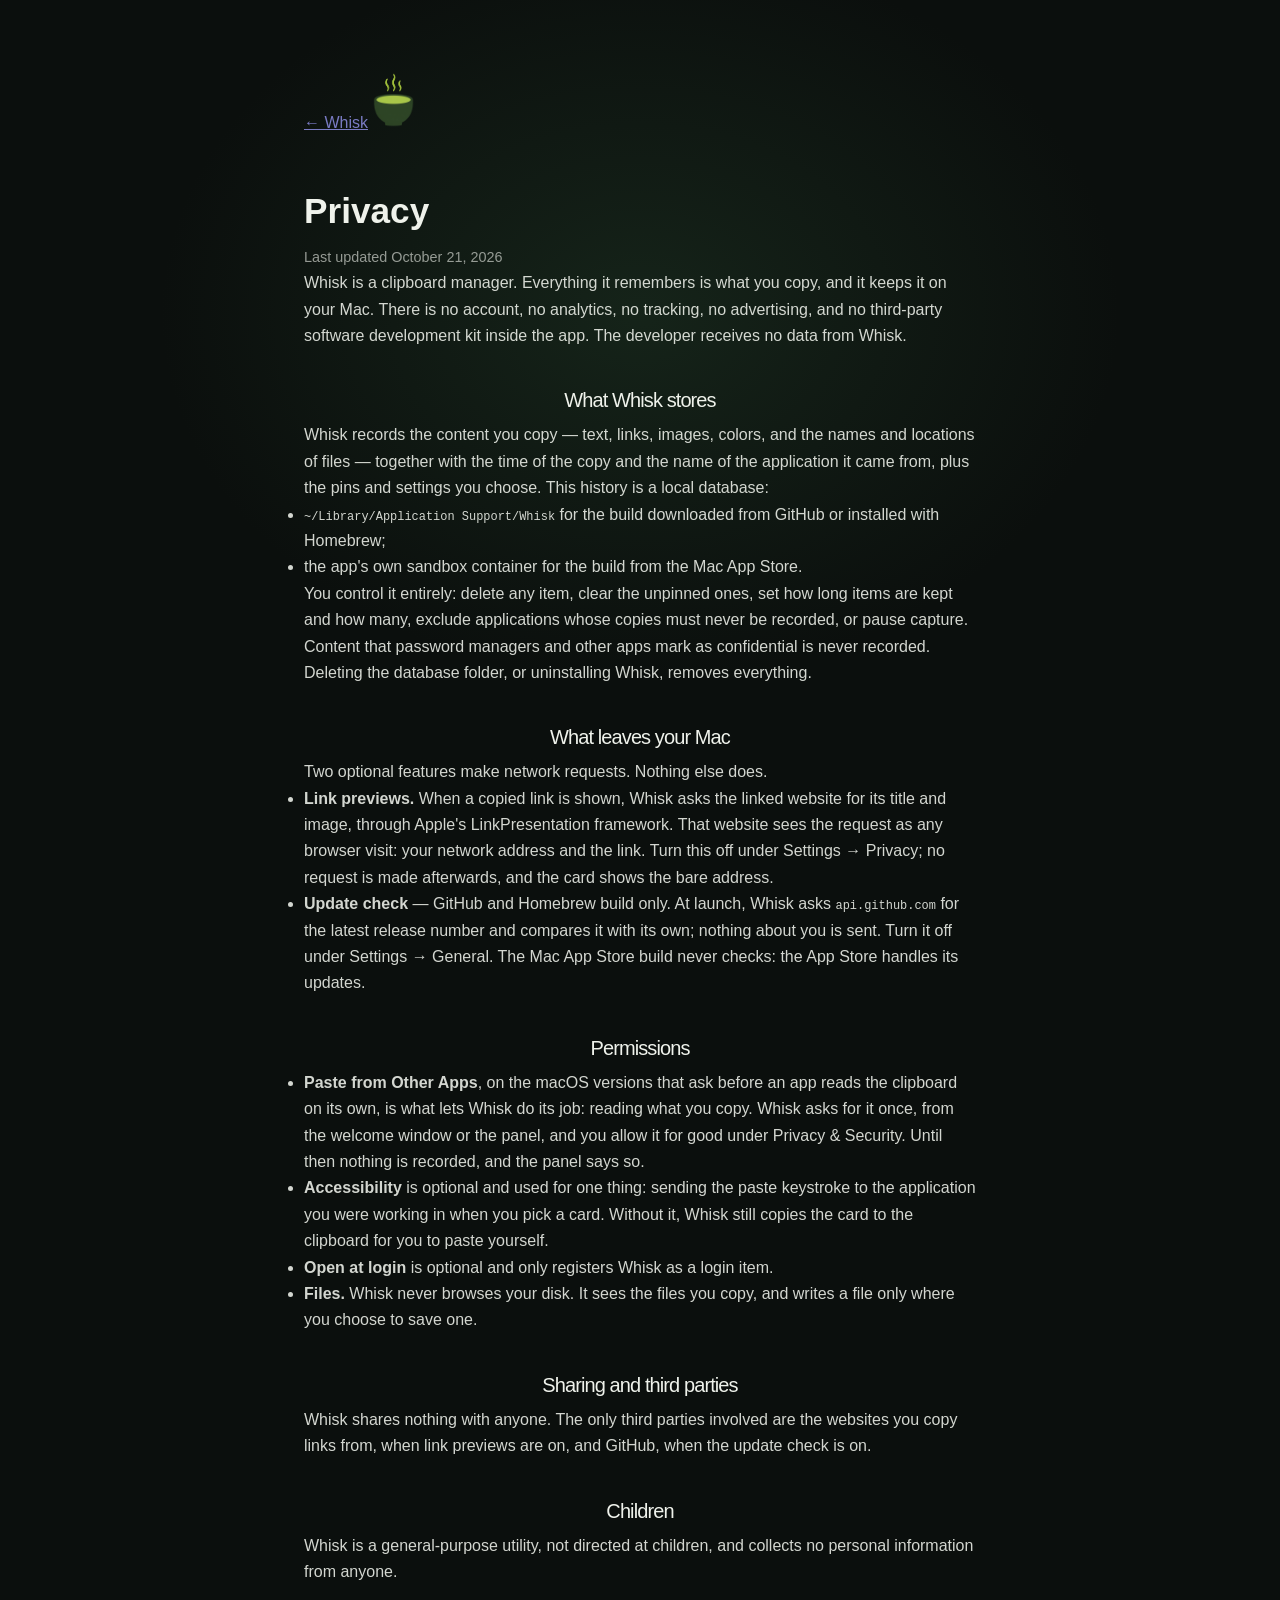
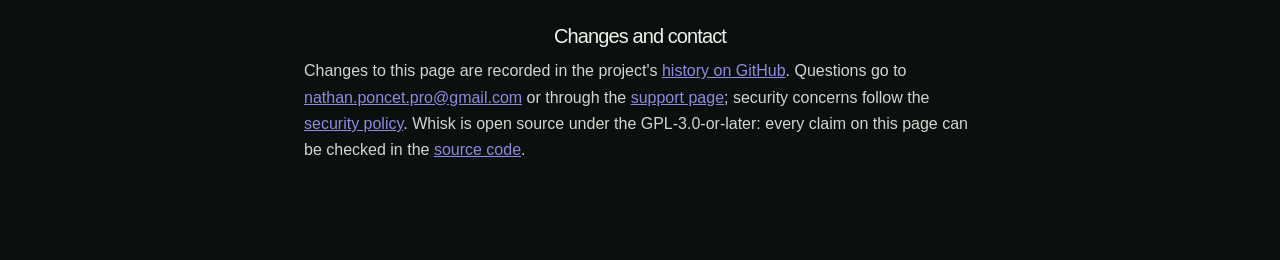
==== commit 5c3520d7: "💬 The clipboard permission is described by what macOS asks, not by its version Co-Authored-By: Claud" ====
--- a/docs/privacy.html
+++ b/docs/privacy.html
@@ -61,10 +61,10 @@
 
     <h2>Permissions</h2>
     <ul>
-      <li><strong>Paste from Other Apps</strong> (macOS 27 and later) is what lets Whisk do its
-      job: reading what you copy. Whisk asks for it once, from the welcome window or the panel,
-      and you allow it for good under Privacy &amp; Security. Until then nothing is recorded, and
-      the panel says so.</li>
+      <li><strong>Paste from Other Apps</strong>, on the macOS versions that ask before an app
+      reads the clipboard on its own, is what lets Whisk do its job: reading what you copy. Whisk
+      asks for it once, from the welcome window or the panel, and you allow it for good under
+      Privacy &amp; Security. Until then nothing is recorded, and the panel says so.</li>
       <li><strong>Accessibility</strong> is optional and used for one thing: sending the paste
       keystroke to the application you were working in when you pick a card. Without it, Whisk
       still copies the card to the clipboard for you to paste yourself.</li>
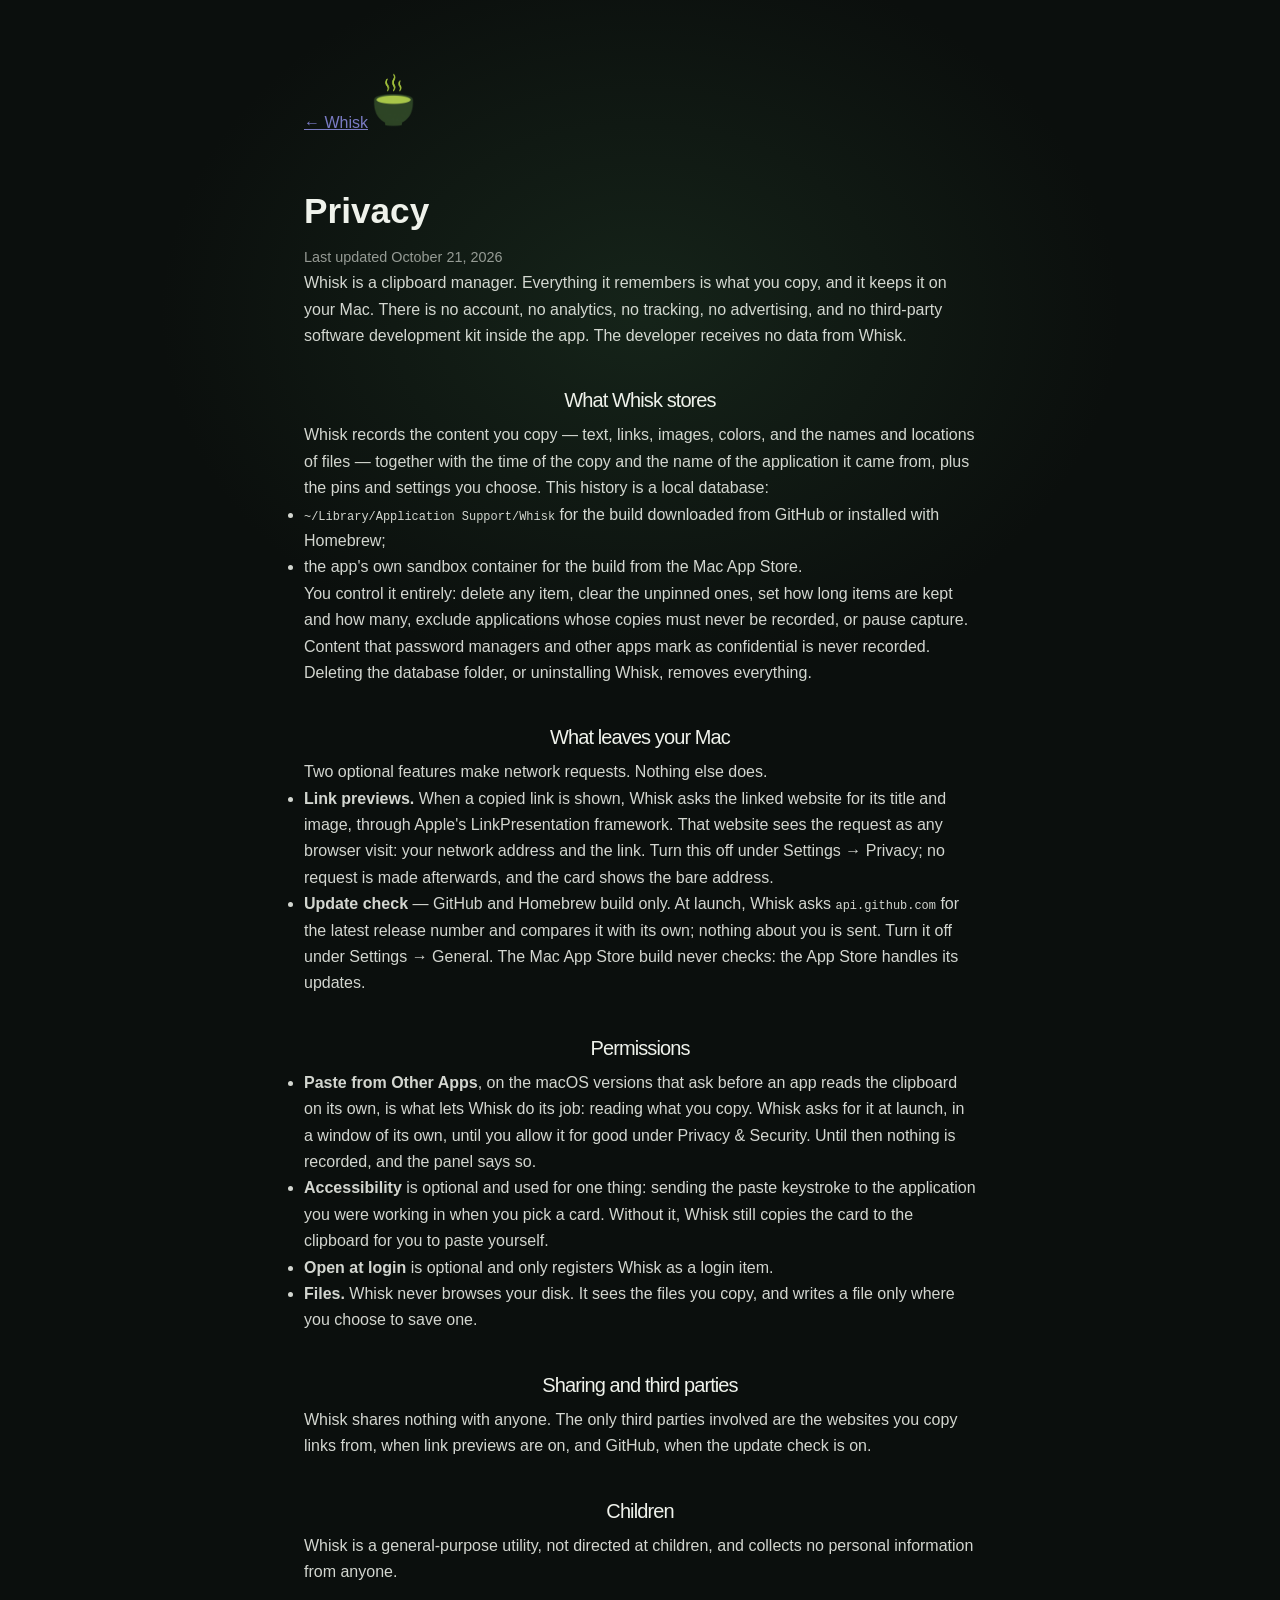
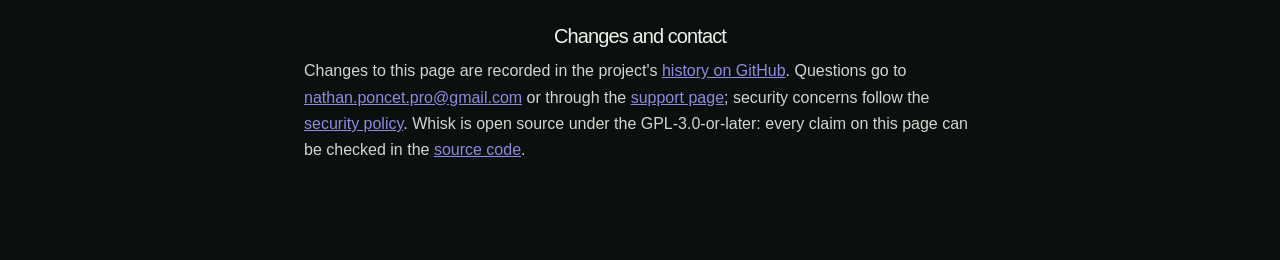
==== commit cf5d9436: "📝 The review notes and the support page follow the access window The notes sent to App Review, the s" ====
--- a/docs/privacy.html
+++ b/docs/privacy.html
@@ -63,7 +63,7 @@
     <ul>
       <li><strong>Paste from Other Apps</strong>, on the macOS versions that ask before an app
       reads the clipboard on its own, is what lets Whisk do its job: reading what you copy. Whisk
-      asks for it once, from the welcome window or the panel, and you allow it for good under
+      asks for it at launch, in a window of its own, until you allow it for good under
       Privacy &amp; Security. Until then nothing is recorded, and the panel says so.</li>
       <li><strong>Accessibility</strong> is optional and used for one thing: sending the paste
       keystroke to the application you were working in when you pick a card. Without it, Whisk
--- a/docs/styles.css
+++ b/docs/styles.css
@@ -324,6 +324,7 @@
 footer { margin-top: 48px; padding: 28px 0 35px; font-size: 10px; color: #7e8e82; }
 footer .support-link { color: var(--muted); font-size: 12px; }
 .support-link span { color: var(--accent); margin-left: 8px; }
+footer .listed-on { margin: 22px 0 0; line-height: 0; }
 @media (max-width: 960px) {
   main { padding: 0 28px; }
   .trust-strip { gap: 25px; font-size: 10px; }
